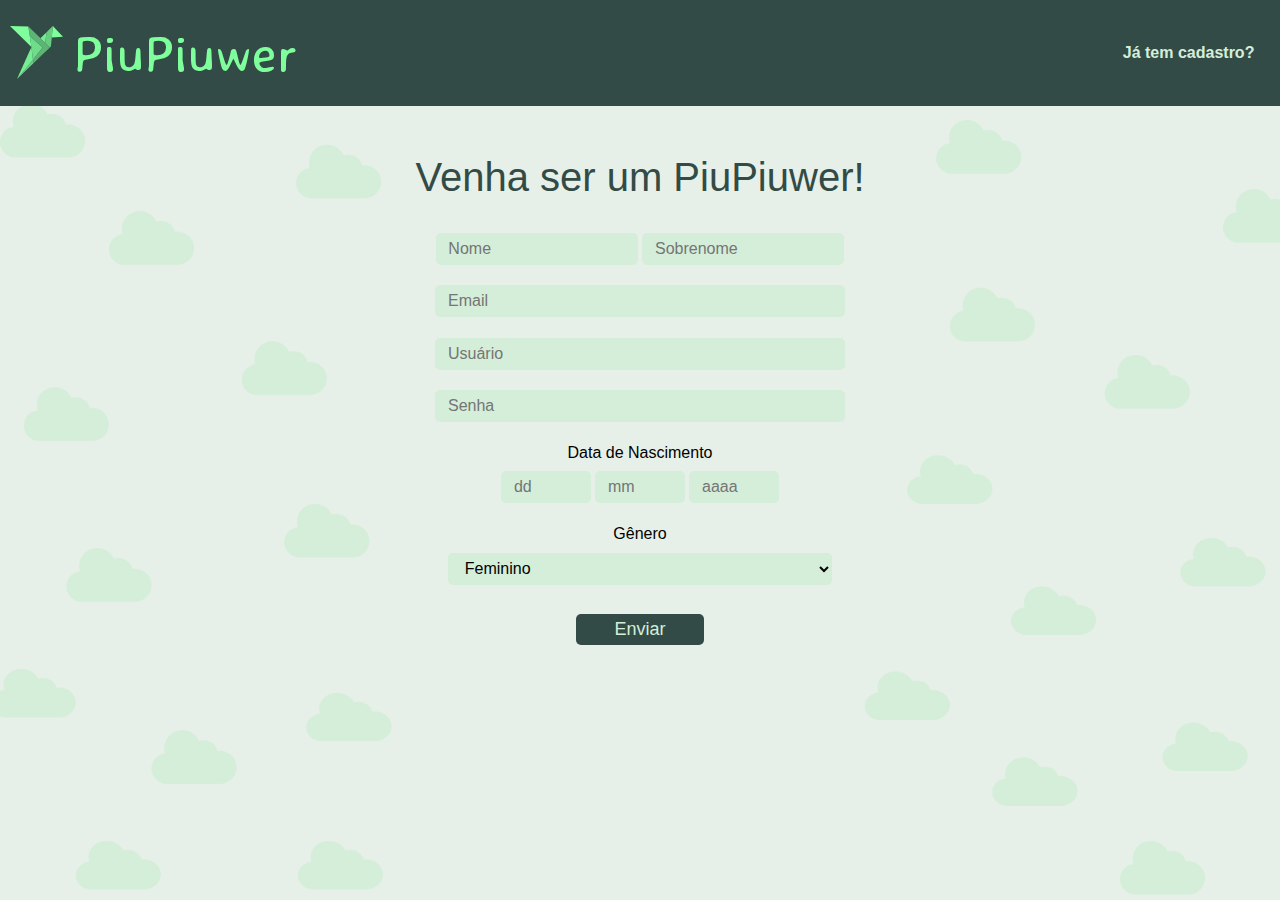
==== index-cadastro.html @ 3a07ca06 "code login, sign up and password frontend pages" ====
<!DOCTYPE html>
<html>

	<head>

		<meta http-equiv="Content-Type" content="text/html; charset=utf-8" />
		<title>PiuPiuwer</title>
		<link rel="icon" href="img/logo.svg">
		<link rel="stylesheet" type="text/css" href="reset.css"/>
		<link rel="stylesheet" type="text/css" href="style-cadastro.css"/>	
		<link href="https://fonts.googleapis.com/css2?family=Averia+Sans+Libre&display=swap" rel="stylesheet">
		<meta name="viewport" content="width=device-width, initial-scale=1.0">
	</head>

	<body>
		<header>
			<div id="titulo">
				<img id="logo" src="img/logo.svg">
				<h1 id="piupiuwer" >PiuPiuwer</h1>
			</div>
			<a id="jatem" href="index-login.html">Já tem cadastro?</a>	
		</header>
		<form id="form">
			<h2 id="subtit">Venha ser um PiuPiuwer!</h2>
			<div>
				<input class="nomes" id="nome" nome="nome" placeholder="Nome" type="text">
				<input class="nomes" id="sobrenome" nome="sobrenome" placeholder="Sobrenome" type="text">
			</div>
			<input class="input" id="email" nome="email" placeholder="Email" type="email">
			<input class="input" id="usuario" nome="usuario" placeholder="Usuário"type="text">
			<input class="input" id="senha" nome="senha" placeholder="Senha" type="password">
			<label class="label">Data de Nascimento
				<div id="nascimento">
					<input class="data" id="dia" nome="dia" type="number" placeholder="dd">
					<input class="data" id="mes" nome="mes" type="number" placeholder="mm">
					<input class="data" id="ano" nome="ano" type="number" placeholder="aaaa">
				</div>
			</label>
			<label class="label">
				Gênero
				<select class="input" id="genero">
					<option>Feminino</option>
					<option>Masculino</option>
					<option>Outro</option>
				</select>
			</label>
			<ul id="errolista">
				<li class="erro" id="erronome"></li>
				<li class="erro" id="errosobrenome"></li>
				<li class="erro" id="erroemail"></li>
				<li class="erro" id="errousuario"></li>
				<li class="erro" id="errosenha"></li>
				<li class="erro" id="errodata"></li>
			</ul>
			<button id="enviar" type="button">Enviar</button>
		</form>
	</body>

	<script src="js/cadastro.js"></script>	

</html>
---- style-cadastro.css ----
body{
    background-color: #E7F0E8;
    font-family: 'Montserrat', sans-serif;
    background-image: url("img/bgcadastro.png");
    background-size: cover;
}
header{
    background:#334B46;
    display: flex;
    justify-content: space-between;
    align-items: center;
}
#titulo{
    display:flex;
    align-items: center;
}
#logo{
    width: 10%;
    margin: 5% 2%;
}
#piupiuwer{
    font-size: 50px;
    font-family: 'Averia Sans Libre', cursive;
    color: #7EFF9B;
}
#jatem{
    font-size: 16px;
    margin-right: 2%;
    text-decoration: none;
    color:#D4EED9;
    font-weight: 600;
    transition: 0.2s;
}
#jatem:hover{
    opacity: 0.5;
}
#form{
   display: flex;
   flex-direction: column;
   text-align: center;
}
#subtit{
    margin-top: 4%;
    margin-bottom: 2%;
    font-size: 40px;
    color: #334B46;
}
.input{
    background-color:#D4EED9;
    border: none;
    border-radius: 5px;
    height: 2em;
    width: 30%;
    margin: 0.8% auto;
    font-size: 16px;
    padding: 0 1%;
}
.input:focus{
    outline: none;
}
.nomes{
    width: 13.8%;
    background-color:#D4EED9;
    border: none;
    border-radius: 5px;
    height: 2em;
    margin: 0.8% auto;
    font-size: 16px;
    padding: 0 1%;
}
.nomes:focus{
    outline: none;
}
.label{
    margin-top: 1%;
}
.data{
    width:5%;
    background-color:#D4EED9;
    border: none;
    border-radius: 5px;
    height: 2em;
    font-size: 16px;
    padding: 0 1%;
    margin: 0.8% auto;
}
.data:focus{
    outline:none;
}
data:hover{
    outline: none;
}
#genero{
    display: block;
}
.erro{
    color: red;
    margin: 0.5% auto;
    font-size: 12px;
}
#enviar{
    color:#D4EED9;
    background-color: #334B46;
    border: none;
    border-radius: 5px;
    width: 10%;
    align-self: center;
    font-size: 18px;
    margin-top: 1%;
    margin-bottom: 1%;
    padding:5px;
    transition: 0.2s;
}
#enviar:hover{
    background-color: #60746A;
    cursor: pointer;
}
#enviar:focus{
    outline: none;
}

@media only screen and (max-width: 768px) {
    body{
        background-image: none;
    }
    header{
        display: flex;
        flex-direction: column;
        text-align: center;
    }
    #titulo{
        justify-content: center;
    }
    #logo{
        width: 12%;
        margin: 3% 1%;
    }  
    #piupiuwer{
        font-size: 40px;
    }
    #jatem{
        font-size: 14px;
        margin: 1% auto;
    }
    #subtit{
        margin-top: 10%;
        margin-bottom: 5%;
        font-size: 28px;
    }
    .nomes{
        width: 80%;
        margin: 2% auto;
        font-size: 16px;
    }
    .input{
        width: 80%;
        margin: 2% auto;
        font-size: 16px;
    }
    .label{
        margin-top: 3%;
    }
    .data{
        width:20%;
        margin-top: 3%;
    }
    #enviar{
        width: 30%;
        font-size: 16px;
        margin-top: 5%;
    }
}

@media only screen and (max-height: 600px) and (orientation: landscape){
    body{
        background-image: none;
    }
    header{
        display: flex;
        flex-direction: column;
        text-align: center;
    }
    #titulo{
        justify-content: center;
    }
    #logo{
        width: 10%;
        margin: 3% 1%;
    }  
    #piupiuwer{
        font-size: 35px;
    }
    #jatem{
        font-size: 14px;
        margin-bottom: 1%;
    }
    #subtit{
        margin-top: 8%;
        margin-bottom: 3%;
        font-size: 32px;
    }
    .nomes{
        width: 70%;
        margin: 1% auto;
        font-size: 16px;
    }
    .input{
        width: 70%;
        margin: 1% auto;
        font-size: 16px;
    }
    .label{
        margin-top: 3%;
    }
    .data{
        width:15%;
        margin-top: 1%;
    }
    #enviar{
        width: 25%;
        font-size: 16px;
        margin: 3% auto;
    }
}
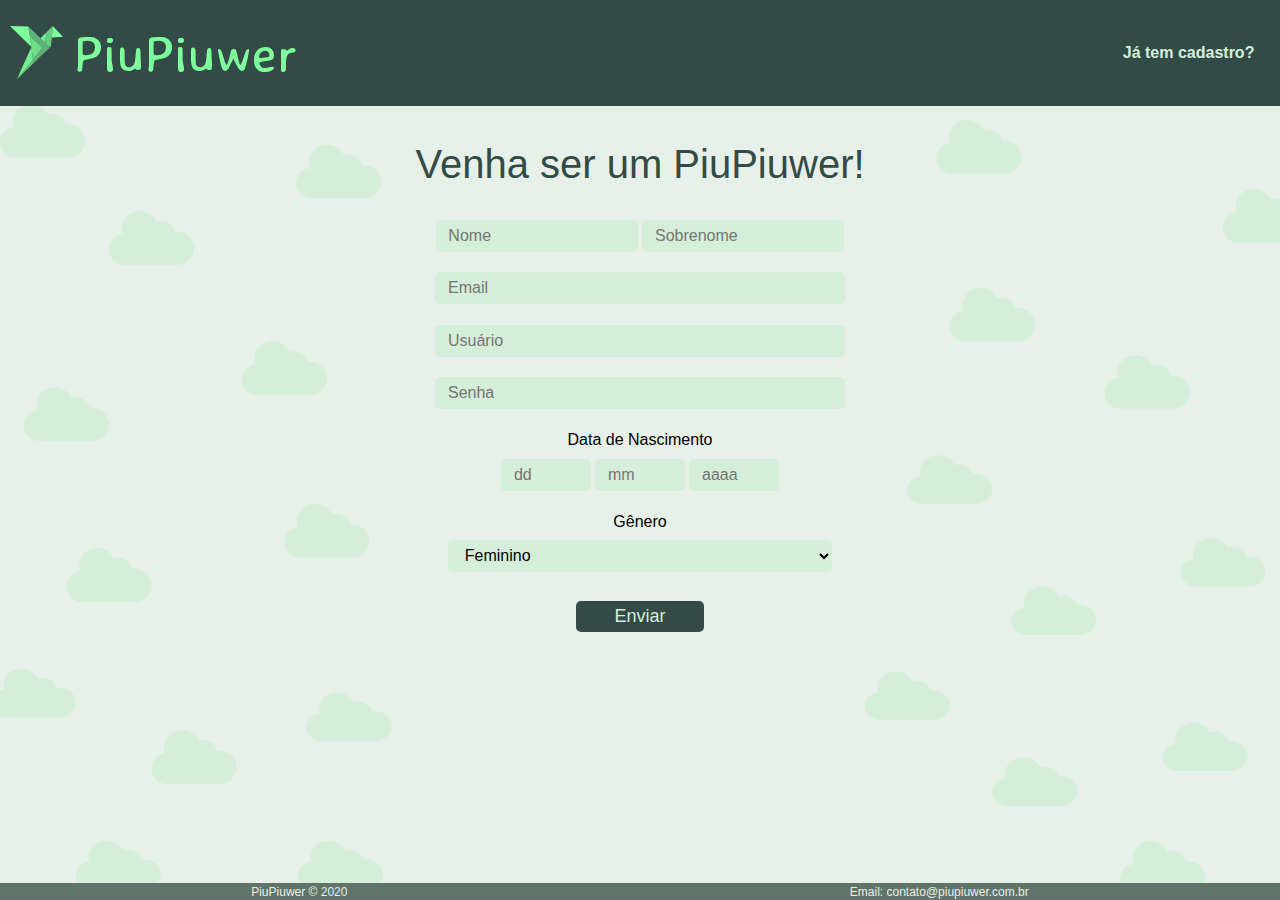
==== commit dec2194e: "fix validation bugs" ====
--- a/index-cadastro.html
+++ b/index-cadastro.html
@@ -54,6 +54,11 @@
 			</ul>
 			<button id="enviar" type="button">Enviar</button>
 		</form>
+		<footer>
+			<p>PiuPiuwer &#169; 2020</p>
+			<p>Email: contato@piupiuwer.com.br</p>
+
+		</footer>
 	</body>
 
 	<script src="js/cadastro.js"></script>	
--- a/style-cadastro.css
+++ b/style-cadastro.css
@@ -40,7 +40,7 @@
    text-align: center;
 }
 #subtit{
-    margin-top: 4%;
+    margin-top: 3%;
     margin-bottom: 2%;
     font-size: 40px;
     color: #334B46;
@@ -107,7 +107,7 @@
     align-self: center;
     font-size: 18px;
     margin-top: 1%;
-    margin-bottom: 1%;
+    margin-bottom: 2%;
     padding:5px;
     transition: 0.2s;
 }
@@ -117,6 +117,17 @@
 }
 #enviar:focus{
     outline: none;
+}
+footer{
+    display: flex;
+    justify-content: space-around;
+    background-color: #60746A;
+    color: #E7F0E8;
+    padding: 0.2em 0;
+    font-size: 12px;
+    width: 100%;
+    position: fixed;
+    bottom: 0;
 }
 
 @media only screen and (max-width: 768px) {
@@ -167,7 +178,7 @@
     #enviar{
         width: 30%;
         font-size: 16px;
-        margin-top: 5%;
+        margin: 5% auto;
     }
 }
 
@@ -221,4 +232,7 @@
         font-size: 16px;
         margin: 3% auto;
     }
-}
+    footer{
+        position: static;
+    }
+}
